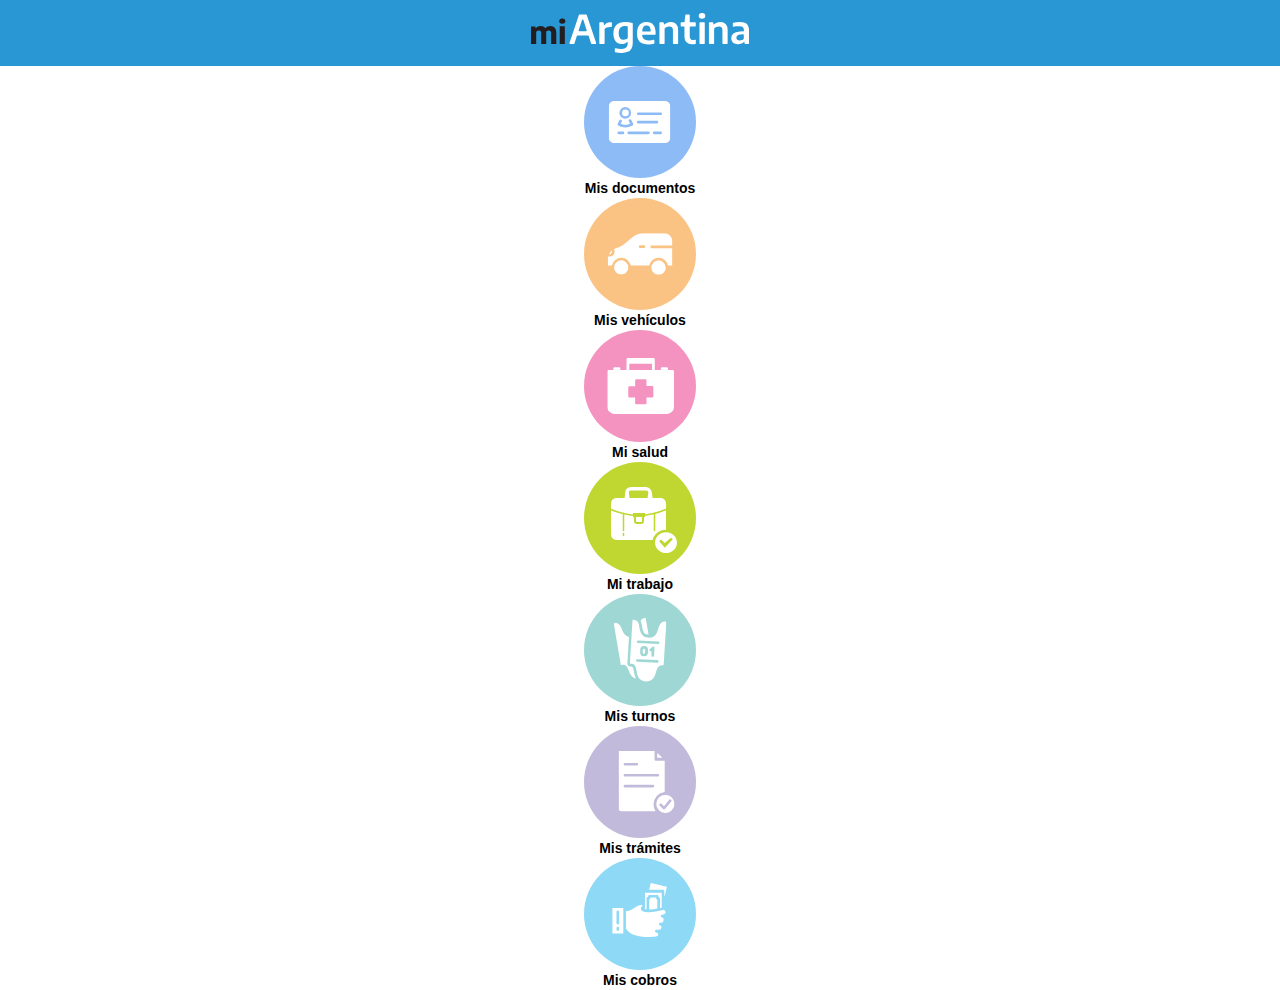
==== index.html @ a216b1c5 "MIARG" ====
<!DOCTYPE html>
<html lang="en">
<head>
    <meta charset="UTF-8">
    <meta name="viewport" content="width=device-width, initial-scale=1.0">
    <link rel="stylesheet" href="style.css">
    <link href="https://cdn.jsdelivr.net/npm/bootstrap@5.3.0/dist/css/bootstrap.min.css" rel="stylesheet" integrity="sha384-9ndCyUaIbzAi2FUVXJi0CjmCapSmO7SnpJef0486qhLnuZ2cdeRhO02iuK6FUUVM" crossorigin="anonymous">
    <link href="https://stackpath.bootstrapcdn.com/bootstrap/3.4.1/css/bootstrap.min.css"  rel="stylesheet">
    <link href="https://cdnjs.cloudflare.com/ajax/libs/font-awesome/4.7.0/css/font-awesome.min.css" rel="stylesheet">
    <link href="dist/css/poncho.min.css" rel="stylesheet">
    <link href="dist/css/icono-arg.css" rel="stylesheet">
    <title>MiArgentina</title>

</head>
<body>
    <div class="container1">
        <img alt="Mi Argentina" title="Mi Argentina" src="img\miargentina.svg" class="brand-icon" height="40">
    </div>
    <div class="containerG">
        <div class="container text-center">
            <div class="row row-cols-2">
                <div href="" class="col">
                    <a href="MD.html">
                        <img src="img\misdocumentos.svg" alt="" class="icono"> <br>
                        <strong class="text">Mis documentos</strong>
                    </a>
                </div>
            <div class="col">
                    <a href="MD.html">
                        <img src="img\misvehiculos.svg" alt="" class="icono"> <br>
                        <strong class="text">Mis vehículos</strong>
                    </a>
            </div>
            <div class="col">
                    <a href="MD.html">
                        <img src="img\misalud.svg" alt="" class="icono"> <br>
                        <strong class="text">Mi salud</strong>
                    </a>
            </div>
            <div class="col">
                    
                        <img src="img\mitrabajo.svg" alt="" class="icono"> <br>
                        <strong class="text">Mi trabajo</strong>
                    </a>
            </div>
            <div class="col">
                    <a href="MD.html">
                        <img src="img\misturnos.svg" alt="" class="icono"> <br>
                        <strong class="text">Mis turnos</strong>
                    </a>
            </div>
            <div class="col">
                    <a href="MD.html">
                        <img src="img\mistramites.svg" alt="" class="icono">  <br>
                        <strong class="text">Mis trámites</strong>
                    </a>
            </div>
            <div class="col">
                    <a href="MD.html">
                        <img src="img\miscobros.svg" alt="" class="icono"> <br>
                        <strong class="text">Mis cobros</strong>
                    </a>
            </div>

            </div>
        </div>
    </div>
    
</body>
</html>
---- style.css ----
*{
    margin: 0;
    padding: 0;
}
.container1 {
    text-align: center;
    border: none;
    margin: none;
    padding: 13px;
    margin-bottom: 0px;
    background-color: #2897d4;
}
.container2 {
    text-align: center;

    border: none;
    margin: none;
    padding: 20px;
    background-color: #2897d4;
}
strong{
    display: inline;
    width: 90px;
    color: rgb(0, 0, 0);

    
}
body{
    background-color: #f2f2f2;
}

.myDiv {
    
  }

.brand-icon {
    max-width: 100%;
    height: auto;
}

@media only screen and (max-width: 480px) {
    /* Estilos específicos para dispositivos con un ancho máximo de 480px, como iPhone */
    .brand-icon {
        max-width: 80%;
        width: 120px;
        border: none;
        text-align: center;
        margin-top: 15px;
    }
    .containerG{
    
        background-color:#f2f2f2 ;
        padding-bottom: 220px;;
    }
    .col{
        padding-top: 20px;
        padding-bottom: 20px;
        border-bottom: 2px solid #f2f2f2;
        border-right: 2px solid #f2f2f2;
        background-color: white;
    }
    .body{
        background-color: #f2f2f2;

    }
    .col2{
        padding: 90px;
        padding-right: 40px;
        border-bottom: 2px solid #f2f2f2;
       
    }
    .icono{
        width: 65px;
        margin-bottom: 10px;
    }
    .text{
        margin-top: 20px;
        text-align: center;
        text-decoration: none;
        color: black;
    }
    .container0{
        position: relative;
    }
    .col2{
        position: relative;
        padding-right: 1000px;
        padding:20px;
        margin-top: 2,5px;
        text-align:left;
    }
    .chevron-left{
        display: inline;
        float: left;

    }
    .dni{
        width: 50px;
        margin-right: 5px;
    }

    .dni2{
        width: 50px;
        margin-right: 0px;
    }
    .s{
       width: 60px ;
       margin-left: 10px;
 
        
    }
    .sa{
        margin-left: 65px;
        ;
    }
    .contar{
        display: inline;
        text-align: right;
        
    }
    .text{
        width: 20px;
    }
    .ss{
        display: inline;
        width: 0px;
    }

    



}
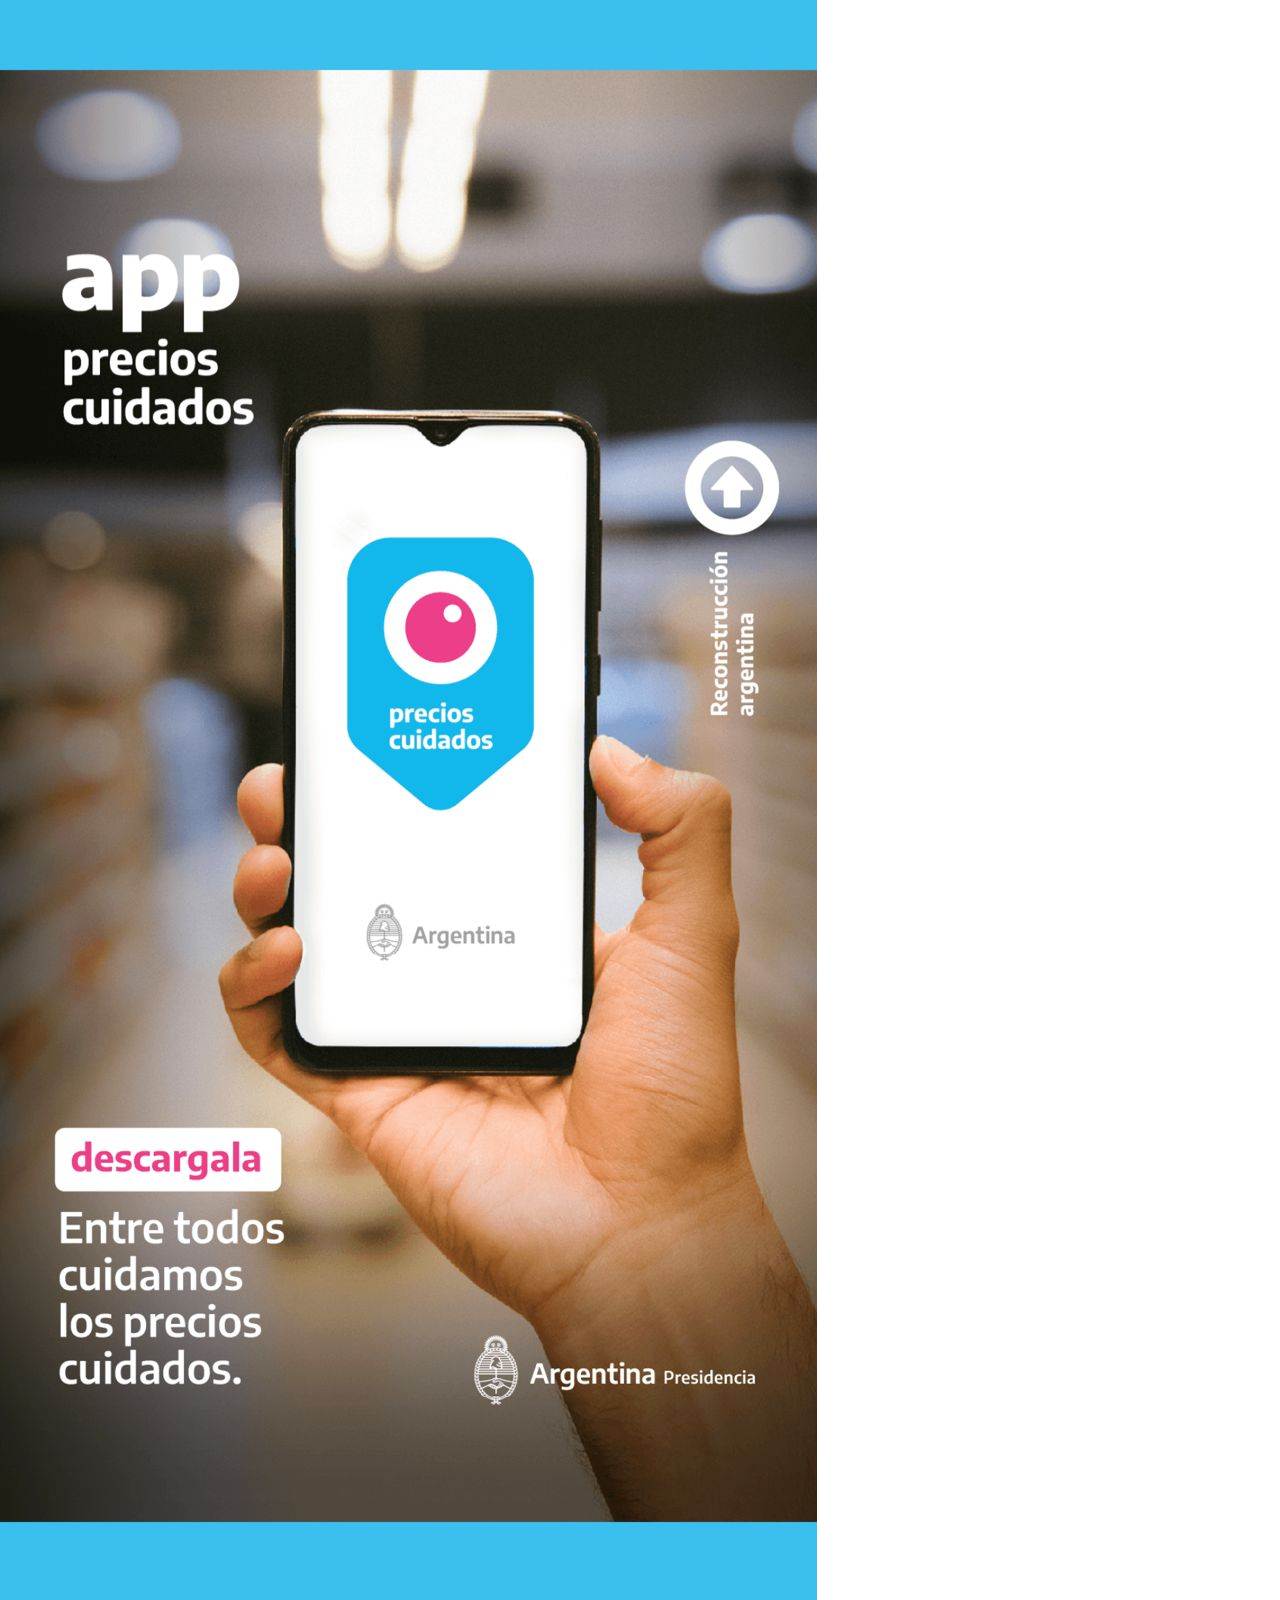
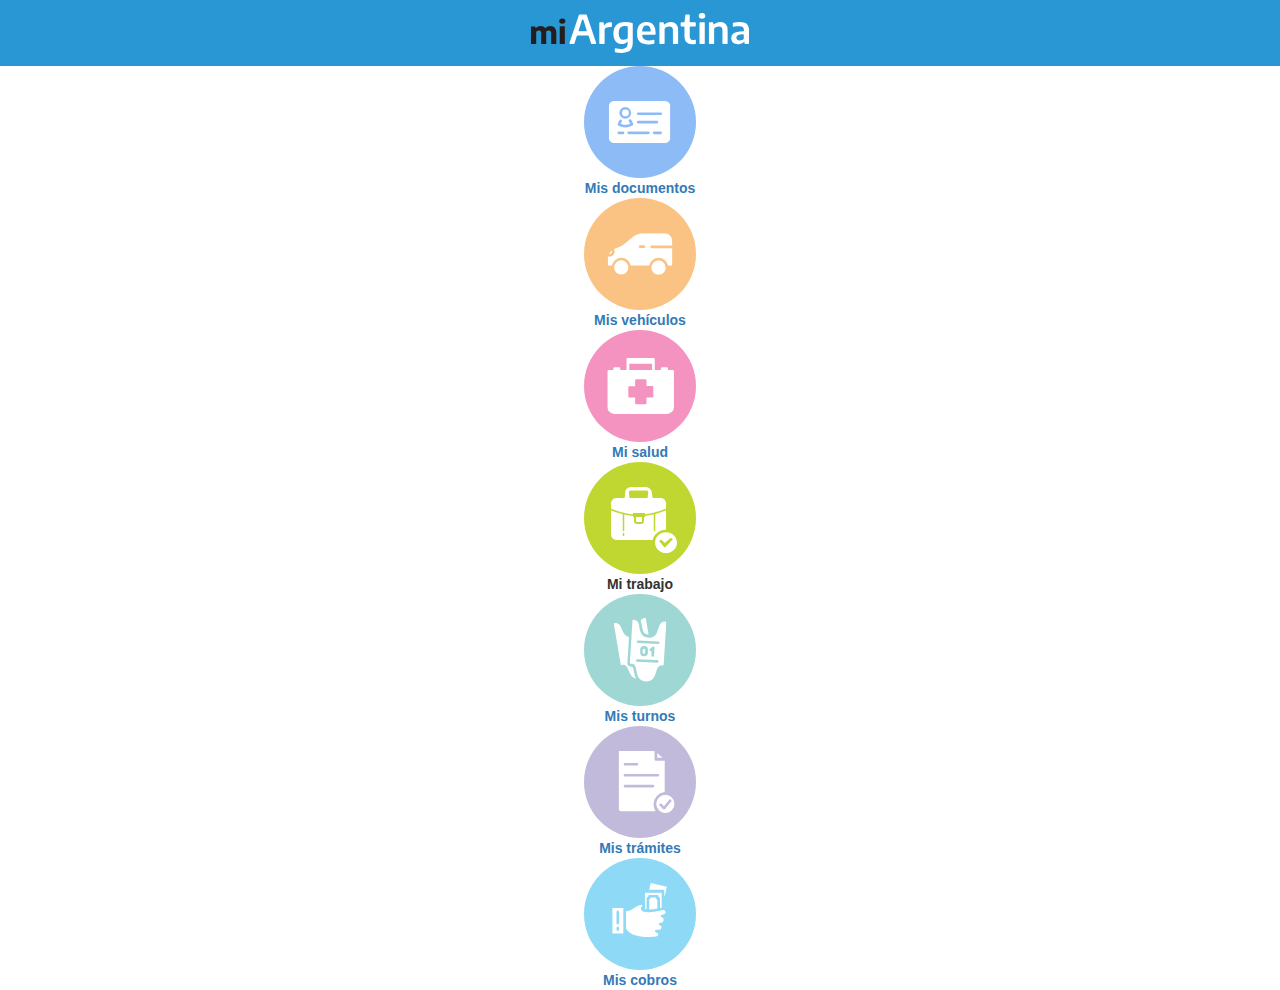
==== commit 6257fe82: "foto de adelante" ====
--- a/index.html
+++ b/index.html
@@ -9,13 +9,16 @@
     <link href="https://cdnjs.cloudflare.com/ajax/libs/font-awesome/4.7.0/css/font-awesome.min.css" rel="stylesheet">
     <link href="dist/css/poncho.min.css" rel="stylesheet">
     <link href="dist/css/icono-arg.css" rel="stylesheet">
+    <link rel="icon" href="img\miar2_0.png">
     <title>MiArgentina</title>
 
 </head>
 <body>
+    <img id="firstImg" class="fullscreen-image" src="img\WhatsApp Image 2023-07-16 at 22.46.16.jpg" alt="Primera imagen">
     <div class="container1">
         <img alt="Mi Argentina" title="Mi Argentina" src="img\miargentina.svg" class="brand-icon" height="40">
     </div>
+
     <div class="containerG">
         <div class="container text-center">
             <div class="row row-cols-2">
@@ -67,4 +70,24 @@
     </div>
     
 </body>
+<script>
+    // Obtenemos referencias a los elementos de imagen
+    var firstImg = document.getElementById('firstImg');
+    var secondImg = document.getElementById('secondImg');
+
+    // Mostramos la primera imagen a pantalla completa al cargar la página
+    firstImg.style.display = 'block';
+
+    // Ocultamos la primera imagen después de 3 segundos y mostramos la segunda imagen
+    setTimeout(function() {
+        firstImg.style.display = 'none';
+        secondImg.style.display = 'block';
+    }, 3000);
+
+    // Ocultamos la segunda imagen después de 5 segundos
+    setTimeout(function() {
+        secondImg.style.display = 'none';
+    }, 8000);
+
+</script>
 </html>--- a/style.css
+++ b/style.css
@@ -10,6 +10,7 @@
     margin-bottom: 0px;
     background-color: #2897d4;
 }
+
 .container2 {
     text-align: center;
 
@@ -21,22 +22,33 @@
 strong{
     display: inline;
     width: 90px;
-    color: rgb(0, 0, 0);
+    
 
     
 }
 body{
     background-color: #f2f2f2;
 }
-
-.myDiv {
-    
-  }
 
 .brand-icon {
     max-width: 100%;
     height: auto;
 }
+.slider-container {
+    position: relative;
+    width: 100%;
+    overflow: hidden;
+  }
+  
+  .slider {
+    display: flex;
+    transition: transform 0.3s ease-in-out;
+  }
+  
+  .slider img {
+    width: 100%;
+    height: auto;
+  }
 
 @media only screen and (max-width: 480px) {
     /* Estilos específicos para dispositivos con un ancho máximo de 480px, como iPhone */
@@ -47,6 +59,26 @@
         text-align: center;
         margin-top: 15px;
     }
+    
+    .fullscreen-image {
+        position: fixed;
+        top: 0;
+        left: 0;
+        width: 100%;
+        height: 100%;
+        z-index: 9999; /* Asegura que la imagen se superponga a otros elementos */
+      }
+    .submenu {
+        display: none;
+        /* ... otros estilos ... */
+    }
+    .ss{
+        color: white;
+    }
+    .submenu.show {
+        display: block;
+    }
+    
     .containerG{
     
         background-color:#f2f2f2 ;
@@ -97,6 +129,7 @@
     .dni{
         width: 50px;
         margin-right: 5px;
+        color: #0abdf4;
     }
 
     .dni2{
@@ -119,15 +152,166 @@
         
     }
     .text{
-        width: 20px;
+        font-size: 14px;
     }
     .ss{
         display: inline;
         width: 0px;
     }
 
-    
-
-
-
-}
+    .boton{
+        padding-left: 100px;
+        background-color: #2fbe08;
+        color: white;
+        margin-left: 0px;
+        padding-right: 100px;
+        padding-top: 10px;
+        padding-bottom: 10px;
+        text-align: center;
+        margin-top: 5px;
+        border: none;
+        white-space: nowrap;
+        font-size: 16px;
+        border-top: 2px solid white;
+        border-bottom: 2px solid white;
+        border-radius: 20px;
+    }
+    .boton2{
+        padding-left: 25px;
+        background-color: #0abdf4;
+        color: white;
+        margin-left: 0px;
+        padding-right: 25px;
+        padding-top: 10px;
+        padding-bottom: 10px;
+        text-align: center;
+        margin-top: 5px;
+        border: none;
+        white-space: nowrap;
+        font-size: 16px;
+        border-top: 2px solid white;
+        border-bottom: 2px solid white;
+        border-radius: 20px;
+    }
+    .boton3{
+        padding-left: 115px;
+        background-color: #0abdf4;
+        color: white;
+        margin-left: 0px;
+        padding-right: 120px;
+        padding-top: 10px;
+        padding-bottom: 10px;
+        text-align: center;
+        margin-top: 5px;
+        border: none;
+        white-space: nowrap;
+        font-size: 16px;
+        border-top: 2px solid white;
+        border-bottom: 2px solid white;
+        border-radius: 20px;
+    }
+
+    .boton4{
+        padding-left: 90px;
+        background-color: #2fbe0800;
+        color: rgb(13, 55, 209);
+        margin-left: 0px;
+        padding-right: 90px;
+        padding-top: 10px;
+        padding-bottom: 10px;
+        text-align: center;
+        margin-top: 5px;
+        white-space: nowrap;
+        font-size: 16px;
+        border-top: 2px solid rgb(13, 55, 209);
+        border-bottom: 2px solid rgb(13, 55, 209);
+        border-radius: 20px ;
+    }
+
+    .submenu2{
+        display: none;
+    
+    }
+    
+    .qr{
+        width: 130px;
+        margin-top: 10px;
+        margin-bottom: 20px;
+        text-align: center;
+        margin-left: 120px;
+    }
+    .DA{
+        margin-left: 125px;
+        margin-bottom: 80px;
+    }
+    .imagenes{
+        background-color: #f2f2f2;
+        padding-bottom: 20px;
+    }
+    .adl{
+        width: 350px;
+        background-color:#f2f2f2 ;
+        margin-top: 20px;
+        margin-left: 20px;
+    }
+    #imageContainer {
+        overflow: hidden;
+        width: 100%;
+        white-space: nowrap;
+        transition: transform 0.3s ease-in-out;
+      }
+      
+    #imageContainer img {
+        display: inline-block;
+        width: 100%;
+        height: auto;
+    }
+    .slider {
+        overflow-x: auto;
+        scroll-snap-type: x mandatory;
+        -webkit-overflow-scrolling: touch;
+        -ms-overflow-style: none;
+        scrollbar-width: none;
+    }
+      
+    .slider::-webkit-scrollbar {
+        display: none;
+    }
+      
+    .slider img {
+        scroll-snap-align: start;
+    }
+    .slider-container{
+        padding-bottom:40px ;
+        padding-top: 40px;
+        padding-right: 20px;
+        padding-left: 20px;
+        background-color: #f2f2f2 ;
+    }
+    .VD{
+        margin-bottom: 20px;
+        font-size: 15px;
+    }
+    .container3{
+        margin-top: 20px;
+
+    }
+    .tel{
+        display: inline;
+        width: 25px;
+        margin-right: 10px;
+        margin-left: 10px;
+    }
+    .ma{
+        font-size: 15px;
+        display: inline;
+    }
+    .contain2{
+        margin-top: 30px;
+    }
+    
+    
+    
+        
+        
+}
